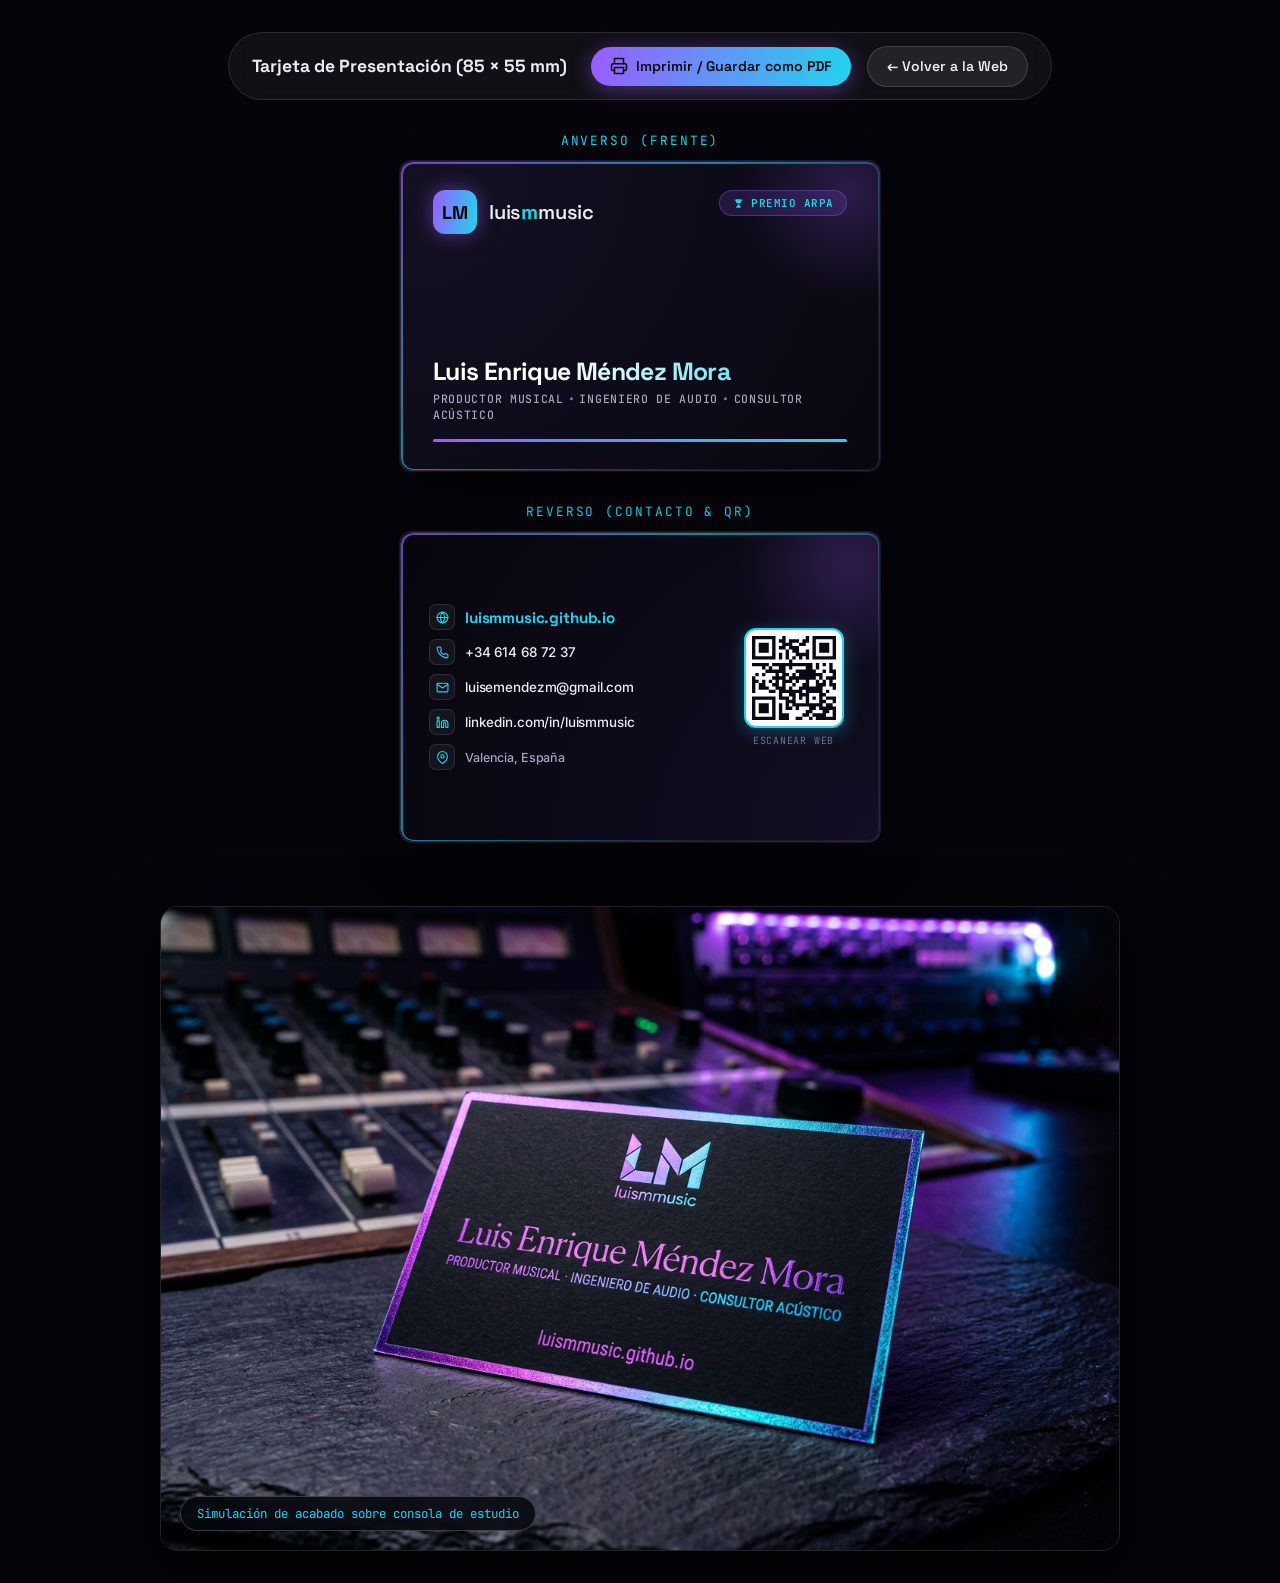
==== tarjeta.html @ 08bdfcd6 "Crear tarjeta de presentacion imprimible (85x55mm) con anverso, reverso, QR y mockup" ====
<!DOCTYPE html>
<html lang="es">
<head>
  <meta charset="UTF-8" />
  <meta name="viewport" content="width=device-width, initial-scale=1.0" />
  <title>Tarjeta de Presentación — Luis Enrique Méndez Mora</title>
  <meta name="description" content="Tarjeta de presentación profesional imprimible para Luis Enrique Méndez Mora — Productor Musical, Ingeniero de Audio y Consultor Acústico." />

  <link rel="preconnect" href="https://fonts.googleapis.com" />
  <link rel="preconnect" href="https://fonts.gstatic.com" crossorigin />
  <link href="https://fonts.googleapis.com/css2?family=Inter:wght@400;500;600;700&family=JetBrains+Mono:wght@400;500;600&family=Space+Grotesk:wght@500;600;700&display=swap" rel="stylesheet" />

  <style>
    :root {
      --bg-dark: #07060d;
      --card-bg: #0b0914;
      --card-border: rgba(255, 255, 255, 0.12);
      --violet: #9b5cff;
      --cyan: #22d3ee;
      --magenta: #f43f5e;
      --text: #ecebf5;
      --text-dim: #a7a3bf;
      --text-mute: #726d8d;
      --grad: linear-gradient(100deg, var(--violet) 0%, var(--cyan) 100%);
      --grad-hot: linear-gradient(135deg, var(--magenta) 0%, var(--violet) 50%, var(--cyan) 100%);
    }

    * { box-sizing: border-box; margin: 0; padding: 0; }

    body {
      font-family: 'Inter', system-ui, sans-serif;
      background: #05040a;
      color: var(--text);
      min-height: 100vh;
      display: flex;
      flex-direction: column;
      align-items: center;
      padding: 2rem 1rem;
      -webkit-font-smoothing: antialiased;
    }

    .toolbar {
      display: flex;
      flex-wrap: wrap;
      gap: 1rem;
      align-items: center;
      justify-content: center;
      margin-bottom: 2rem;
      padding: 0.8rem 1.4rem;
      border-radius: 999px;
      background: rgba(255, 255, 255, 0.05);
      border: 1px solid rgba(255, 255, 255, 0.1);
      backdrop-filter: blur(16px);
      max-width: 900px;
    }

    .toolbar h1 {
      font-family: 'Space Grotesk', sans-serif;
      font-size: 1.1rem;
      margin-right: 0.5rem;
      color: var(--text);
    }

    .btn {
      display: inline-flex;
      align-items: center;
      gap: 0.5rem;
      padding: 0.65rem 1.2rem;
      border-radius: 999px;
      font-family: 'Space Grotesk', sans-serif;
      font-weight: 600;
      font-size: 0.88rem;
      border: none;
      cursor: pointer;
      text-decoration: none;
      transition: all 0.25s ease;
    }

    .btn-primary {
      background: var(--grad);
      color: #07060d;
      box-shadow: 0 4px 20px rgba(155, 92, 255, 0.4);
    }
    .btn-primary:hover {
      transform: translateY(-2px);
      box-shadow: 0 6px 24px rgba(155, 92, 255, 0.6);
    }

    .btn-ghost {
      background: rgba(255, 255, 255, 0.08);
      color: var(--text);
      border: 1px solid rgba(255, 255, 255, 0.15);
    }
    .btn-ghost:hover {
      background: rgba(255, 255, 255, 0.15);
      border-color: var(--cyan);
    }

    .preview-container {
      display: flex;
      flex-direction: column;
      align-items: center;
      gap: 2.5rem;
      width: 100%;
      max-width: 960px;
    }

    .card-pair {
      display: flex;
      flex-wrap: wrap;
      gap: 2rem;
      justify-content: center;
      align-items: center;
    }

    .card-wrap {
      display: flex;
      flex-direction: column;
      align-items: center;
      gap: 0.75rem;
    }

    .card-label {
      font-family: 'JetBrains Mono', monospace;
      font-size: 0.8rem;
      letter-spacing: 0.15em;
      text-transform: uppercase;
      color: var(--cyan);
    }

    /* ------------------------------------------------------------------
       TARJETA ESTÁNDAR 85mm x 55mm (3.346in x 2.165in)
       En pantalla se visualiza en tamaño óptimo (480px x 310px, ratio 85:55)
       ------------------------------------------------------------------ */
    .business-card {
      width: 480px;
      height: 310px;
      border-radius: 12px;
      background: var(--card-bg);
      border: 1px solid var(--card-border);
      position: relative;
      overflow: hidden;
      box-shadow: 0 20px 50px -10px rgba(0, 0, 0, 0.7), 0 0 0 1px rgba(155, 92, 255, 0.2);
      display: flex;
      flex-direction: column;
      justify-content: space-between;
      padding: 28px 32px;
      color: var(--text);
      isolation: isolate;
    }

    /* Borde metalizado / degradado fino */
    .business-card::before {
      content: "";
      position: absolute;
      inset: 0;
      border-radius: 12px;
      padding: 1.5px;
      background: linear-gradient(135deg, rgba(155, 92, 255, 0.7), rgba(34, 211, 238, 0.6) 40%, rgba(255, 255, 255, 0.05) 80%);
      -webkit-mask: linear-gradient(#fff 0 0) content-box, linear-gradient(#fff 0 0);
      -webkit-mask-composite: xor;
      mask-composite: exclude;
      pointer-events: none;
    }

    /* Resplandor neón sutil de fondo */
    .business-card::after {
      content: "";
      position: absolute;
      top: -80px;
      right: -80px;
      width: 220px;
      height: 220px;
      border-radius: 50%;
      background: radial-gradient(circle, rgba(155, 92, 255, 0.22), transparent 70%);
      pointer-events: none;
      z-index: -1;
    }

    /* ANVERSO */
    .card-front {
      background: radial-gradient(circle at top left, #141124 0%, #080710 100%);
    }

    .card-front-top {
      display: flex;
      justify-content: space-between;
      align-items: flex-start;
    }

    .card-logo {
      display: flex;
      align-items: center;
      gap: 12px;
    }

    .logo-mark {
      width: 44px;
      height: 44px;
      border-radius: 12px;
      background: var(--grad);
      display: grid;
      place-items: center;
      font-family: 'Space Grotesk', sans-serif;
      font-weight: 700;
      font-size: 1.15rem;
      color: #07060d;
      box-shadow: 0 0 20px rgba(155, 92, 255, 0.5);
    }

    .logo-text {
      font-family: 'Space Grotesk', sans-serif;
      font-size: 1.25rem;
      font-weight: 600;
      letter-spacing: -0.01em;
      color: var(--text);
    }

    .logo-text b {
      color: var(--cyan);
    }

    .award-pill {
      display: inline-flex;
      align-items: center;
      gap: 6px;
      padding: 5px 12px;
      border-radius: 999px;
      background: rgba(155, 92, 255, 0.15);
      border: 1px solid rgba(155, 92, 255, 0.35);
      font-family: 'JetBrains Mono', monospace;
      font-size: 0.68rem;
      font-weight: 600;
      letter-spacing: 0.05em;
      color: var(--cyan);
      text-transform: uppercase;
    }

    .award-pill svg {
      width: 13px;
      height: 13px;
      fill: currentColor;
    }

    .card-front-bottom {
      display: flex;
      flex-direction: column;
      gap: 6px;
    }

    .card-name {
      font-family: 'Space Grotesk', sans-serif;
      font-size: 1.55rem;
      font-weight: 700;
      letter-spacing: -0.025em;
      line-height: 1.1;
      background: linear-gradient(100deg, #ffffff 30%, var(--cyan) 100%);
      -webkit-background-clip: text;
      background-clip: text;
      color: transparent;
    }

    .card-roles {
      font-family: 'JetBrains Mono', monospace;
      font-size: 0.72rem;
      font-weight: 500;
      color: var(--text-dim);
      letter-spacing: 0.06em;
      text-transform: uppercase;
      line-height: 1.4;
    }

    .card-roles span {
      color: var(--violet);
      margin: 0 4px;
    }

    .card-front-strip {
      height: 3px;
      width: 100%;
      background: var(--grad);
      border-radius: 2px;
      margin-top: 10px;
    }

    /* REVERSO */
    .card-back {
      background: radial-gradient(circle at bottom right, #120e24 0%, #07060d 100%);
      display: grid;
      grid-template-columns: 1fr 115px;
      gap: 20px;
      padding: 26px 28px;
      align-items: center;
    }

    .contact-items {
      display: flex;
      flex-direction: column;
      gap: 9px;
    }

    .contact-item {
      display: flex;
      align-items: center;
      gap: 10px;
      font-size: 0.82rem;
      color: var(--text);
      text-decoration: none;
    }

    .contact-icon {
      width: 26px;
      height: 26px;
      border-radius: 7px;
      background: rgba(255, 255, 255, 0.05);
      border: 1px solid rgba(255, 255, 255, 0.1);
      display: grid;
      place-items: center;
      flex-shrink: 0;
    }

    .contact-icon svg {
      width: 13px;
      height: 13px;
      stroke: var(--cyan);
      fill: none;
      stroke-width: 2;
      stroke-linecap: round;
      stroke-linejoin: round;
    }

    .contact-val {
      font-family: 'Inter', sans-serif;
      font-weight: 500;
      font-size: 0.84rem;
      letter-spacing: -0.01em;
    }

    .contact-val.highlight {
      font-family: 'Space Grotesk', sans-serif;
      font-weight: 700;
      color: var(--cyan);
      font-size: 0.95rem;
    }

    .qr-column {
      display: flex;
      flex-direction: column;
      align-items: center;
      gap: 6px;
      text-align: center;
    }

    .qr-box {
      width: 100px;
      height: 100px;
      border-radius: 12px;
      background: #ffffff;
      padding: 6px;
      display: grid;
      place-items: center;
      box-shadow: 0 4px 18px rgba(34, 211, 238, 0.3);
      border: 2px solid var(--cyan);
    }

    .qr-box img {
      width: 100%;
      height: 100%;
      display: block;
    }

    .qr-caption {
      font-family: 'JetBrains Mono', monospace;
      font-size: 0.62rem;
      color: var(--text-mute);
      letter-spacing: 0.08em;
      text-transform: uppercase;
    }

    .mockup-section {
      width: 100%;
      max-width: 960px;
      margin-top: 1.5rem;
      border-radius: 18px;
      overflow: hidden;
      border: 1px solid rgba(255, 255, 255, 0.12);
      box-shadow: 0 20px 60px rgba(0, 0, 0, 0.8);
      position: relative;
    }

    .mockup-section img {
      width: 100%;
      height: auto;
      display: block;
    }

    .mockup-label {
      position: absolute;
      bottom: 1.2rem;
      left: 1.2rem;
      padding: 0.5rem 1rem;
      border-radius: 999px;
      background: rgba(7, 6, 13, 0.85);
      border: 1px solid rgba(255, 255, 255, 0.2);
      font-family: 'JetBrains Mono', monospace;
      font-size: 0.78rem;
      color: var(--cyan);
      backdrop-filter: blur(10px);
    }

    /* ------------------------------------------------------------------
       ESTILOS DE IMPRESIÓN (@media print)
       Configurados para papel A4 estándar o salida PDF a 300 DPI
       ------------------------------------------------------------------ */
    @media print {
      @page {
        size: A4 portrait;
        margin: 15mm;
      }

      body {
        background: #ffffff !important;
        color: #000000 !important;
        padding: 0 !important;
      }

      .toolbar, .mockup-section, .card-label, .back-to-web {
        display: none !important;
      }

      .preview-container {
        max-width: 100% !important;
        gap: 20mm !important;
      }

      .card-pair {
        display: block !important;
      }

      /* Dimensiones exactas de imprenta: 85mm x 55mm */
      .business-card {
        width: 85mm !important;
        height: 55mm !important;
        margin: 10mm auto !important;
        padding: 6mm 7mm !important;
        border-radius: 0 !important;
        box-shadow: none !important;
        border: 0.5pt solid #cccccc !important;
        page-break-inside: avoid !important;
        -webkit-print-color-adjust: exact !important;
        print-color-adjust: exact !important;
      }

      .card-front {
        background: #090714 !important;
      }

      .card-back {
        background: #090714 !important;
        grid-template-columns: 1fr 24mm !important;
        gap: 4mm !important;
      }

      .card-name {
        font-size: 13pt !important;
        color: #ffffff !important;
        -webkit-background-clip: unset !important;
        background-clip: unset !important;
      }

      .card-roles {
        font-size: 6pt !important;
        color: #cccccc !important;
      }

      .contact-val {
        font-size: 7pt !important;
        color: #ffffff !important;
      }

      .contact-val.highlight {
        font-size: 8pt !important;
        color: #22d3ee !important;
      }

      .contact-icon {
        width: 5mm !important;
        height: 5mm !important;
      }

      .contact-icon svg {
        width: 3mm !important;
        height: 3mm !important;
      }

      .qr-box {
        width: 20mm !important;
        height: 20mm !important;
        padding: 1.5mm !important;
      }

      .logo-mark {
        width: 9mm !important;
        height: 9mm !important;
        font-size: 10pt !important;
      }

      .logo-text {
        font-size: 11pt !important;
      }

      .award-pill {
        font-size: 5.5pt !important;
        padding: 1.5mm 3mm !important;
      }
    }
  </style>
</head>
<body>

  <!-- BARRA DE ACCIONES -->
  <header class="toolbar">
    <h1>Tarjeta de Presentación (85 × 55 mm)</h1>
    <button type="button" class="btn btn-primary" onclick="window.print()">
      <svg width="18" height="18" viewBox="0 0 24 24" fill="none" stroke="currentColor" stroke-width="2"><path d="M6 9V2h12v7M6 18H4a2 2 0 0 1-2-2v-5a2 2 0 0 1 2-2h16a2 2 0 0 1 2 2v5a2 2 0 0 1-2 2h-2"/><rect x="6" y="14" width="12" height="8"/></svg>
      Imprimir / Guardar como PDF
    </button>
    <a href="index.html" class="btn btn-ghost back-to-web">
      ← Volver a la Web
    </a>
  </header>

  <!-- CONTENEDOR DE TARJETAS (ANVERSO Y REVERSO) -->
  <main class="preview-container">
    <div class="card-pair">

      <!-- ANVERSO -->
      <div class="card-wrap">
        <span class="card-label">Anverso (Frente)</span>
        <div class="business-card card-front">
          <div class="card-front-top">
            <div class="card-logo">
              <div class="logo-mark">LM</div>
              <div class="logo-text">luis<b>m</b>music</div>
            </div>
            <div class="award-pill">
              <svg viewBox="0 0 24 24"><path d="M7 4h10v3a5 5 0 0 1-10 0V4zm-3 1h3v2a3 3 0 0 1-3-2zm13 0h3a3 3 0 0 1-3 2V5zM10 14h4v3h2v3H8v-3h2z"/></svg>
              Premio Arpa
            </div>
          </div>

          <div class="card-front-bottom">
            <h2 class="card-name">Luis Enrique Méndez Mora</h2>
            <p class="card-roles">
              Productor Musical<span>•</span>Ingeniero de Audio<span>•</span>Consultor Acústico
            </p>
            <div class="card-front-strip"></div>
          </div>
        </div>
      </div>

      <!-- REVERSO -->
      <div class="card-wrap">
        <span class="card-label">Reverso (Contacto & QR)</span>
        <div class="business-card card-back">
          <div class="contact-items">
            <a href="https://luismmusic.github.io" class="contact-item">
              <span class="contact-icon">
                <svg viewBox="0 0 24 24"><circle cx="12" cy="12" r="10"/><path d="M2 12h20M12 2a15.3 15.3 0 0 1 4 10 15.3 15.3 0 0 1-4 10 15.3 15.3 0 0 1-4-10 15.3 15.3 0 0 1 4-10z"/></svg>
              </span>
              <span class="contact-val highlight">luismmusic.github.io</span>
            </a>

            <div class="contact-item">
              <span class="contact-icon">
                <svg viewBox="0 0 24 24"><path d="M22 16.9v3a2 2 0 0 1-2.2 2 19.8 19.8 0 0 1-8.6-3.1 19.5 19.5 0 0 1-6-6A19.8 19.8 0 0 1 2.1 4.2 2 2 0 0 1 4.1 2h3a2 2 0 0 1 2 1.7c.1.9.4 1.8.7 2.7a2 2 0 0 1-.5 2.1L8 9.8a16 16 0 0 0 6 6l1.3-1.3a2 2 0 0 1 2.1-.4c.9.3 1.8.6 2.7.7a2 2 0 0 1 1.7 2z"/></svg>
              </span>
              <span class="contact-val">+34 614 68 72 37</span>
            </div>

            <div class="contact-item">
              <span class="contact-icon">
                <svg viewBox="0 0 24 24"><rect x="2" y="4" width="20" height="16" rx="2"/><path d="M22 6l-10 7L2 6"/></svg>
              </span>
              <span class="contact-val">luisemendezm@gmail.com</span>
            </div>

            <div class="contact-item">
              <span class="contact-icon">
                <svg viewBox="0 0 24 24"><path d="M16 8a6 6 0 0 1 6 6v7h-4v-7a2 2 0 0 0-4 0v7h-4v-7a6 6 0 0 1 6-6zM2 9h4v12H2z"/><circle cx="4" cy="4" r="2"/></svg>
              </span>
              <span class="contact-val">linkedin.com/in/luismmusic</span>
            </div>

            <div class="contact-item">
              <span class="contact-icon">
                <svg viewBox="0 0 24 24"><path d="M21 10c0 7-9 13-9 13S3 17 3 10a9 9 0 0 1 18 0z"/><circle cx="12" cy="10" r="3"/></svg>
              </span>
              <span class="contact-val" style="color:var(--text-dim);font-size:0.78rem;">Valencia, España</span>
            </div>
          </div>

          <div class="qr-column">
            <div class="qr-box">
              <img src="assets/qr-website.svg" alt="QR Web luismmusic.github.io" />
            </div>
            <span class="qr-caption">Escanear Web</span>
          </div>
        </div>
      </div>

    </div>

    <!-- MOCKUP EN ESTUDIO -->
    <div class="mockup-section">
      <img src="assets/img/tarjeta-mockup.jpg" alt="Mockup fotográfico de la tarjeta de presentación en estudio de grabación" />
      <span class="mockup-label">Simulación de acabado sobre consola de estudio</span>
    </div>
  </main>

</body>
</html>
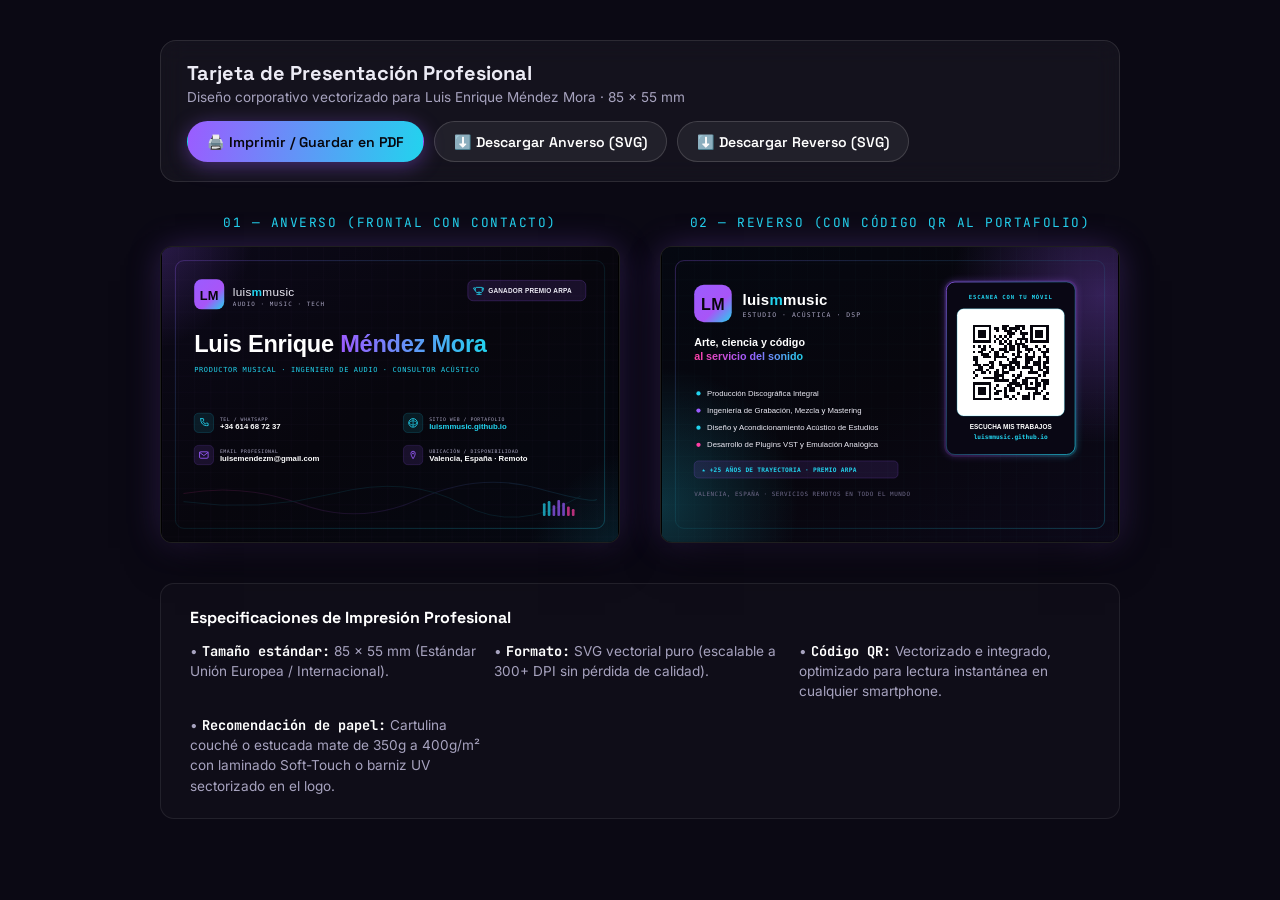
==== commit 7fe431a3: "Crear archivos vectoriales de tarjeta de presentación (85x55mm) y hoja de impresión independiente" ====
--- a/tarjeta.html
+++ b/tarjeta.html
@@ -4,63 +4,62 @@
   <meta charset="UTF-8" />
   <meta name="viewport" content="width=device-width, initial-scale=1.0" />
   <title>Tarjeta de Presentación — Luis Enrique Méndez Mora</title>
-  <meta name="description" content="Tarjeta de presentación profesional imprimible para Luis Enrique Méndez Mora — Productor Musical, Ingeniero de Audio y Consultor Acústico." />
-
   <link rel="preconnect" href="https://fonts.googleapis.com" />
   <link rel="preconnect" href="https://fonts.gstatic.com" crossorigin />
-  <link href="https://fonts.googleapis.com/css2?family=Inter:wght@400;500;600;700&family=JetBrains+Mono:wght@400;500;600&family=Space+Grotesk:wght@500;600;700&display=swap" rel="stylesheet" />
+  <link href="https://fonts.googleapis.com/css2?family=Inter:wght@400;500;600;700&family=JetBrains+Mono:wght@500;700&family=Space+Grotesk:wght@600;700&display=swap" rel="stylesheet" />
 
   <style>
     :root {
-      --bg-dark: #07060d;
-      --card-bg: #0b0914;
-      --card-border: rgba(255, 255, 255, 0.12);
+      --bg: #07060d;
+      --card-w: 85mm;
+      --card-h: 55mm;
       --violet: #9b5cff;
       --cyan: #22d3ee;
-      --magenta: #f43f5e;
-      --text: #ecebf5;
-      --text-dim: #a7a3bf;
-      --text-mute: #726d8d;
-      --grad: linear-gradient(100deg, var(--violet) 0%, var(--cyan) 100%);
-      --grad-hot: linear-gradient(135deg, var(--magenta) 0%, var(--violet) 50%, var(--cyan) 100%);
     }
 
     * { box-sizing: border-box; margin: 0; padding: 0; }
 
     body {
+      background: #0b0914;
+      color: #ecebf5;
       font-family: 'Inter', system-ui, sans-serif;
-      background: #05040a;
-      color: var(--text);
       min-height: 100vh;
       display: flex;
       flex-direction: column;
       align-items: center;
-      padding: 2rem 1rem;
-      -webkit-font-smoothing: antialiased;
-    }
-
+      padding: 2.5rem 1rem 4rem;
+    }
+
+    /* BARRA SUPERIOR DE ACCIONES */
     .toolbar {
+      width: min(100%, 960px);
       display: flex;
       flex-wrap: wrap;
+      align-items: center;
+      justify-content: space-between;
       gap: 1rem;
-      align-items: center;
-      justify-content: center;
       margin-bottom: 2rem;
-      padding: 0.8rem 1.4rem;
-      border-radius: 999px;
-      background: rgba(255, 255, 255, 0.05);
+      padding: 1.2rem 1.6rem;
+      background: rgba(255, 255, 255, 0.04);
       border: 1px solid rgba(255, 255, 255, 0.1);
-      backdrop-filter: blur(16px);
-      max-width: 900px;
-    }
-
+      border-radius: 16px;
+      backdrop-filter: blur(12px);
+    }
     .toolbar h1 {
       font-family: 'Space Grotesk', sans-serif;
-      font-size: 1.1rem;
-      margin-right: 0.5rem;
-      color: var(--text);
-    }
-
+      font-size: 1.25rem;
+      font-weight: 700;
+    }
+    .toolbar p {
+      font-size: 0.85rem;
+      color: #a7a3bf;
+      margin-top: 0.2rem;
+    }
+    .toolbar__actions {
+      display: flex;
+      flex-wrap: wrap;
+      gap: 0.6rem;
+    }
     .btn {
       display: inline-flex;
       align-items: center;
@@ -70,448 +69,141 @@
       font-family: 'Space Grotesk', sans-serif;
       font-weight: 600;
       font-size: 0.88rem;
-      border: none;
+      text-decoration: none;
       cursor: pointer;
-      text-decoration: none;
-      transition: all 0.25s ease;
-    }
-
-    .btn-primary {
-      background: var(--grad);
+      border: 1px solid transparent;
+      transition: all 0.25s;
+    }
+    .btn--primary {
+      background: linear-gradient(100deg, var(--violet), var(--cyan));
       color: #07060d;
       box-shadow: 0 4px 20px rgba(155, 92, 255, 0.4);
     }
-    .btn-primary:hover {
+    .btn--primary:hover {
       transform: translateY(-2px);
-      box-shadow: 0 6px 24px rgba(155, 92, 255, 0.6);
-    }
-
-    .btn-ghost {
-      background: rgba(255, 255, 255, 0.08);
-      color: var(--text);
-      border: 1px solid rgba(255, 255, 255, 0.15);
-    }
-    .btn-ghost:hover {
-      background: rgba(255, 255, 255, 0.15);
+      box-shadow: 0 6px 25px rgba(34, 211, 238, 0.5);
+    }
+    .btn--ghost {
+      background: rgba(255, 255, 255, 0.06);
+      border-color: rgba(255, 255, 255, 0.15);
+      color: #ffffff;
+    }
+    .btn--ghost:hover {
       border-color: var(--cyan);
-    }
-
-    .preview-container {
+      color: var(--cyan);
+    }
+
+    /* CONTENEDOR DE TARJETAS */
+    .preview-grid {
+      width: min(100%, 960px);
+      display: grid;
+      grid-template-columns: 1fr 1fr;
+      gap: 2.5rem;
+      margin-bottom: 2.5rem;
+    }
+    @media (max-width: 820px) {
+      .preview-grid { grid-template-columns: 1fr; }
+    }
+
+    .card-wrap {
       display: flex;
       flex-direction: column;
       align-items: center;
-      gap: 2.5rem;
-      width: 100%;
-      max-width: 960px;
-    }
-
-    .card-pair {
-      display: flex;
-      flex-wrap: wrap;
-      gap: 2rem;
-      justify-content: center;
-      align-items: center;
-    }
-
-    .card-wrap {
-      display: flex;
-      flex-direction: column;
-      align-items: center;
-      gap: 0.75rem;
-    }
-
+      gap: 0.9rem;
+    }
     .card-label {
       font-family: 'JetBrains Mono', monospace;
       font-size: 0.8rem;
-      letter-spacing: 0.15em;
+      letter-spacing: 0.12em;
       text-transform: uppercase;
       color: var(--cyan);
     }
 
-    /* ------------------------------------------------------------------
-       TARJETA ESTÁNDAR 85mm x 55mm (3.346in x 2.165in)
-       En pantalla se visualiza en tamaño óptimo (480px x 310px, ratio 85:55)
-       ------------------------------------------------------------------ */
-    .business-card {
-      width: 480px;
-      height: 310px;
+    .card-frame {
+      width: 100%;
+      aspect-ratio: 85 / 55;
+      background: #000;
       border-radius: 12px;
-      background: var(--card-bg);
-      border: 1px solid var(--card-border);
-      position: relative;
       overflow: hidden;
-      box-shadow: 0 20px 50px -10px rgba(0, 0, 0, 0.7), 0 0 0 1px rgba(155, 92, 255, 0.2);
-      display: flex;
-      flex-direction: column;
-      justify-content: space-between;
-      padding: 28px 32px;
-      color: var(--text);
-      isolation: isolate;
-    }
-
-    /* Borde metalizado / degradado fino */
-    .business-card::before {
-      content: "";
-      position: absolute;
-      inset: 0;
-      border-radius: 12px;
-      padding: 1.5px;
-      background: linear-gradient(135deg, rgba(155, 92, 255, 0.7), rgba(34, 211, 238, 0.6) 40%, rgba(255, 255, 255, 0.05) 80%);
-      -webkit-mask: linear-gradient(#fff 0 0) content-box, linear-gradient(#fff 0 0);
-      -webkit-mask-composite: xor;
-      mask-composite: exclude;
-      pointer-events: none;
-    }
-
-    /* Resplandor neón sutil de fondo */
-    .business-card::after {
-      content: "";
-      position: absolute;
-      top: -80px;
-      right: -80px;
-      width: 220px;
-      height: 220px;
-      border-radius: 50%;
-      background: radial-gradient(circle, rgba(155, 92, 255, 0.22), transparent 70%);
-      pointer-events: none;
-      z-index: -1;
-    }
-
-    /* ANVERSO */
-    .card-front {
-      background: radial-gradient(circle at top left, #141124 0%, #080710 100%);
-    }
-
-    .card-front-top {
-      display: flex;
-      justify-content: space-between;
-      align-items: flex-start;
-    }
-
-    .card-logo {
-      display: flex;
-      align-items: center;
-      gap: 12px;
-    }
-
-    .logo-mark {
-      width: 44px;
-      height: 44px;
-      border-radius: 12px;
-      background: var(--grad);
-      display: grid;
-      place-items: center;
-      font-family: 'Space Grotesk', sans-serif;
-      font-weight: 700;
-      font-size: 1.15rem;
-      color: #07060d;
-      box-shadow: 0 0 20px rgba(155, 92, 255, 0.5);
-    }
-
-    .logo-text {
-      font-family: 'Space Grotesk', sans-serif;
-      font-size: 1.25rem;
-      font-weight: 600;
-      letter-spacing: -0.01em;
-      color: var(--text);
-    }
-
-    .logo-text b {
-      color: var(--cyan);
-    }
-
-    .award-pill {
-      display: inline-flex;
-      align-items: center;
-      gap: 6px;
-      padding: 5px 12px;
-      border-radius: 999px;
-      background: rgba(155, 92, 255, 0.15);
-      border: 1px solid rgba(155, 92, 255, 0.35);
-      font-family: 'JetBrains Mono', monospace;
-      font-size: 0.68rem;
-      font-weight: 600;
-      letter-spacing: 0.05em;
-      color: var(--cyan);
-      text-transform: uppercase;
-    }
-
-    .award-pill svg {
-      width: 13px;
-      height: 13px;
-      fill: currentColor;
-    }
-
-    .card-front-bottom {
-      display: flex;
-      flex-direction: column;
-      gap: 6px;
-    }
-
-    .card-name {
-      font-family: 'Space Grotesk', sans-serif;
-      font-size: 1.55rem;
-      font-weight: 700;
-      letter-spacing: -0.025em;
-      line-height: 1.1;
-      background: linear-gradient(100deg, #ffffff 30%, var(--cyan) 100%);
-      -webkit-background-clip: text;
-      background-clip: text;
-      color: transparent;
-    }
-
-    .card-roles {
-      font-family: 'JetBrains Mono', monospace;
-      font-size: 0.72rem;
-      font-weight: 500;
-      color: var(--text-dim);
-      letter-spacing: 0.06em;
-      text-transform: uppercase;
-      line-height: 1.4;
-    }
-
-    .card-roles span {
-      color: var(--violet);
-      margin: 0 4px;
-    }
-
-    .card-front-strip {
-      height: 3px;
-      width: 100%;
-      background: var(--grad);
-      border-radius: 2px;
-      margin-top: 10px;
-    }
-
-    /* REVERSO */
-    .card-back {
-      background: radial-gradient(circle at bottom right, #120e24 0%, #07060d 100%);
-      display: grid;
-      grid-template-columns: 1fr 115px;
-      gap: 20px;
-      padding: 26px 28px;
-      align-items: center;
-    }
-
-    .contact-items {
-      display: flex;
-      flex-direction: column;
-      gap: 9px;
-    }
-
-    .contact-item {
-      display: flex;
-      align-items: center;
-      gap: 10px;
-      font-size: 0.82rem;
-      color: var(--text);
-      text-decoration: none;
-    }
-
-    .contact-icon {
-      width: 26px;
-      height: 26px;
-      border-radius: 7px;
-      background: rgba(255, 255, 255, 0.05);
-      border: 1px solid rgba(255, 255, 255, 0.1);
-      display: grid;
-      place-items: center;
-      flex-shrink: 0;
-    }
-
-    .contact-icon svg {
-      width: 13px;
-      height: 13px;
-      stroke: var(--cyan);
-      fill: none;
-      stroke-width: 2;
-      stroke-linecap: round;
-      stroke-linejoin: round;
-    }
-
-    .contact-val {
-      font-family: 'Inter', sans-serif;
-      font-weight: 500;
-      font-size: 0.84rem;
-      letter-spacing: -0.01em;
-    }
-
-    .contact-val.highlight {
-      font-family: 'Space Grotesk', sans-serif;
-      font-weight: 700;
-      color: var(--cyan);
-      font-size: 0.95rem;
-    }
-
-    .qr-column {
-      display: flex;
-      flex-direction: column;
-      align-items: center;
-      gap: 6px;
-      text-align: center;
-    }
-
-    .qr-box {
-      width: 100px;
-      height: 100px;
-      border-radius: 12px;
-      background: #ffffff;
-      padding: 6px;
-      display: grid;
-      place-items: center;
-      box-shadow: 0 4px 18px rgba(34, 211, 238, 0.3);
-      border: 2px solid var(--cyan);
-    }
-
-    .qr-box img {
+      box-shadow: 0 20px 45px -15px rgba(0, 0, 0, 0.8), 0 0 35px -5px rgba(155, 92, 255, 0.35);
+      border: 1px solid rgba(255, 255, 255, 0.12);
+      transition: transform 0.35s ease, box-shadow 0.35s ease;
+    }
+    .card-frame:hover {
+      transform: translateY(-4px) scale(1.01);
+      box-shadow: 0 25px 50px -10px rgba(0, 0, 0, 0.9), 0 0 45px 0px rgba(34, 211, 238, 0.45);
+    }
+    .card-frame img, .card-frame object {
       width: 100%;
       height: 100%;
       display: block;
-    }
-
-    .qr-caption {
+      object-fit: contain;
+    }
+
+    /* NOTAS PARA LA IMPRENTA */
+    .specs-box {
+      width: min(100%, 960px);
+      background: rgba(255, 255, 255, 0.02);
+      border: 1px solid rgba(255, 255, 255, 0.08);
+      border-radius: 14px;
+      padding: 1.4rem 1.8rem;
+    }
+    .specs-box h2 {
+      font-family: 'Space Grotesk', sans-serif;
+      font-size: 1rem;
+      font-weight: 700;
+      color: #fff;
+      margin-bottom: 0.8rem;
+    }
+    .specs-list {
+      list-style: none;
+      display: grid;
+      grid-template-columns: repeat(auto-fit, minmax(220px, 1fr));
+      gap: 0.8rem;
+    }
+    .specs-list li {
+      font-size: 0.85rem;
+      color: #a7a3bf;
+      line-height: 1.5;
+    }
+    .specs-list strong {
+      color: #fff;
       font-family: 'JetBrains Mono', monospace;
-      font-size: 0.62rem;
-      color: var(--text-mute);
-      letter-spacing: 0.08em;
-      text-transform: uppercase;
-    }
-
-    .mockup-section {
-      width: 100%;
-      max-width: 960px;
-      margin-top: 1.5rem;
-      border-radius: 18px;
-      overflow: hidden;
-      border: 1px solid rgba(255, 255, 255, 0.12);
-      box-shadow: 0 20px 60px rgba(0, 0, 0, 0.8);
-      position: relative;
-    }
-
-    .mockup-section img {
-      width: 100%;
-      height: auto;
-      display: block;
-    }
-
-    .mockup-label {
-      position: absolute;
-      bottom: 1.2rem;
-      left: 1.2rem;
-      padding: 0.5rem 1rem;
-      border-radius: 999px;
-      background: rgba(7, 6, 13, 0.85);
-      border: 1px solid rgba(255, 255, 255, 0.2);
-      font-family: 'JetBrains Mono', monospace;
-      font-size: 0.78rem;
-      color: var(--cyan);
-      backdrop-filter: blur(10px);
-    }
-
-    /* ------------------------------------------------------------------
-       ESTILOS DE IMPRESIÓN (@media print)
-       Configurados para papel A4 estándar o salida PDF a 300 DPI
-       ------------------------------------------------------------------ */
+    }
+
+    /* ESTILOS DE IMPRESIÓN DIRECTA */
     @media print {
-      @page {
-        size: A4 portrait;
-        margin: 15mm;
-      }
-
       body {
         background: #ffffff !important;
-        color: #000000 !important;
         padding: 0 !important;
-      }
-
-      .toolbar, .mockup-section, .card-label, .back-to-web {
+        margin: 0 !important;
+      }
+      .toolbar, .specs-box, .card-label {
         display: none !important;
       }
-
-      .preview-container {
-        max-width: 100% !important;
-        gap: 20mm !important;
-      }
-
-      .card-pair {
+      .preview-grid {
         display: block !important;
-      }
-
-      /* Dimensiones exactas de imprenta: 85mm x 55mm */
-      .business-card {
+        margin: 0 !important;
+        width: auto !important;
+      }
+      .card-wrap {
+        page-break-after: always;
+        break-after: page;
+        margin: 0 !important;
+        padding: 0 !important;
+      }
+      .card-frame {
         width: 85mm !important;
         height: 55mm !important;
-        margin: 10mm auto !important;
-        padding: 6mm 7mm !important;
         border-radius: 0 !important;
         box-shadow: none !important;
-        border: 0.5pt solid #cccccc !important;
-        page-break-inside: avoid !important;
-        -webkit-print-color-adjust: exact !important;
-        print-color-adjust: exact !important;
-      }
-
-      .card-front {
-        background: #090714 !important;
-      }
-
-      .card-back {
-        background: #090714 !important;
-        grid-template-columns: 1fr 24mm !important;
-        gap: 4mm !important;
-      }
-
-      .card-name {
-        font-size: 13pt !important;
-        color: #ffffff !important;
-        -webkit-background-clip: unset !important;
-        background-clip: unset !important;
-      }
-
-      .card-roles {
-        font-size: 6pt !important;
-        color: #cccccc !important;
-      }
-
-      .contact-val {
-        font-size: 7pt !important;
-        color: #ffffff !important;
-      }
-
-      .contact-val.highlight {
-        font-size: 8pt !important;
-        color: #22d3ee !important;
-      }
-
-      .contact-icon {
-        width: 5mm !important;
-        height: 5mm !important;
-      }
-
-      .contact-icon svg {
-        width: 3mm !important;
-        height: 3mm !important;
-      }
-
-      .qr-box {
-        width: 20mm !important;
-        height: 20mm !important;
-        padding: 1.5mm !important;
-      }
-
-      .logo-mark {
-        width: 9mm !important;
-        height: 9mm !important;
-        font-size: 10pt !important;
-      }
-
-      .logo-text {
-        font-size: 11pt !important;
-      }
-
-      .award-pill {
-        font-size: 5.5pt !important;
-        padding: 1.5mm 3mm !important;
+        border: none !important;
+        page-break-inside: avoid;
+        margin: 0 auto;
+      }
+      @page {
+        size: 85mm 55mm;
+        margin: 0;
       }
     }
   </style>
@@ -520,103 +212,52 @@
 
   <!-- BARRA DE ACCIONES -->
   <header class="toolbar">
-    <h1>Tarjeta de Presentación (85 × 55 mm)</h1>
-    <button type="button" class="btn btn-primary" onclick="window.print()">
-      <svg width="18" height="18" viewBox="0 0 24 24" fill="none" stroke="currentColor" stroke-width="2"><path d="M6 9V2h12v7M6 18H4a2 2 0 0 1-2-2v-5a2 2 0 0 1 2-2h16a2 2 0 0 1 2 2v5a2 2 0 0 1-2 2h-2"/><rect x="6" y="14" width="12" height="8"/></svg>
-      Imprimir / Guardar como PDF
-    </button>
-    <a href="index.html" class="btn btn-ghost back-to-web">
-      ← Volver a la Web
-    </a>
+    <div>
+      <h1>Tarjeta de Presentación Profesional</h1>
+      <p>Diseño corporativo vectorizado para Luis Enrique Méndez Mora · 85 × 55 mm</p>
+    </div>
+    <div class="toolbar__actions">
+      <button type="button" class="btn btn--primary" onclick="window.print()">
+        🖨️ Imprimir / Guardar en PDF
+      </button>
+      <a href="tarjeta-frente.svg" download="tarjeta-luismendez-frente.svg" class="btn btn--ghost">
+        ⬇️ Descargar Anverso (SVG)
+      </a>
+      <a href="tarjeta-dorso.svg" download="tarjeta-luismendez-dorso.svg" class="btn btn--ghost">
+        ⬇️ Descargar Reverso (SVG)
+      </a>
+    </div>
   </header>
 
-  <!-- CONTENEDOR DE TARJETAS (ANVERSO Y REVERSO) -->
-  <main class="preview-container">
-    <div class="card-pair">
-
-      <!-- ANVERSO -->
-      <div class="card-wrap">
-        <span class="card-label">Anverso (Frente)</span>
-        <div class="business-card card-front">
-          <div class="card-front-top">
-            <div class="card-logo">
-              <div class="logo-mark">LM</div>
-              <div class="logo-text">luis<b>m</b>music</div>
-            </div>
-            <div class="award-pill">
-              <svg viewBox="0 0 24 24"><path d="M7 4h10v3a5 5 0 0 1-10 0V4zm-3 1h3v2a3 3 0 0 1-3-2zm13 0h3a3 3 0 0 1-3 2V5zM10 14h4v3h2v3H8v-3h2z"/></svg>
-              Premio Arpa
-            </div>
-          </div>
-
-          <div class="card-front-bottom">
-            <h2 class="card-name">Luis Enrique Méndez Mora</h2>
-            <p class="card-roles">
-              Productor Musical<span>•</span>Ingeniero de Audio<span>•</span>Consultor Acústico
-            </p>
-            <div class="card-front-strip"></div>
-          </div>
-        </div>
+  <!-- VISTA PREVIA DE LAS TARJETAS (FRENTE Y DORSO) -->
+  <main class="preview-grid">
+    <!-- ANVERSO -->
+    <div class="card-wrap">
+      <span class="card-label">01 — Anverso (Frontal con Contacto)</span>
+      <div class="card-frame">
+        <img src="tarjeta-frente.svg" alt="Anverso de tarjeta Luis Enrique Méndez Mora" />
       </div>
-
-      <!-- REVERSO -->
-      <div class="card-wrap">
-        <span class="card-label">Reverso (Contacto & QR)</span>
-        <div class="business-card card-back">
-          <div class="contact-items">
-            <a href="https://luismmusic.github.io" class="contact-item">
-              <span class="contact-icon">
-                <svg viewBox="0 0 24 24"><circle cx="12" cy="12" r="10"/><path d="M2 12h20M12 2a15.3 15.3 0 0 1 4 10 15.3 15.3 0 0 1-4 10 15.3 15.3 0 0 1-4-10 15.3 15.3 0 0 1 4-10z"/></svg>
-              </span>
-              <span class="contact-val highlight">luismmusic.github.io</span>
-            </a>
-
-            <div class="contact-item">
-              <span class="contact-icon">
-                <svg viewBox="0 0 24 24"><path d="M22 16.9v3a2 2 0 0 1-2.2 2 19.8 19.8 0 0 1-8.6-3.1 19.5 19.5 0 0 1-6-6A19.8 19.8 0 0 1 2.1 4.2 2 2 0 0 1 4.1 2h3a2 2 0 0 1 2 1.7c.1.9.4 1.8.7 2.7a2 2 0 0 1-.5 2.1L8 9.8a16 16 0 0 0 6 6l1.3-1.3a2 2 0 0 1 2.1-.4c.9.3 1.8.6 2.7.7a2 2 0 0 1 1.7 2z"/></svg>
-              </span>
-              <span class="contact-val">+34 614 68 72 37</span>
-            </div>
-
-            <div class="contact-item">
-              <span class="contact-icon">
-                <svg viewBox="0 0 24 24"><rect x="2" y="4" width="20" height="16" rx="2"/><path d="M22 6l-10 7L2 6"/></svg>
-              </span>
-              <span class="contact-val">luisemendezm@gmail.com</span>
-            </div>
-
-            <div class="contact-item">
-              <span class="contact-icon">
-                <svg viewBox="0 0 24 24"><path d="M16 8a6 6 0 0 1 6 6v7h-4v-7a2 2 0 0 0-4 0v7h-4v-7a6 6 0 0 1 6-6zM2 9h4v12H2z"/><circle cx="4" cy="4" r="2"/></svg>
-              </span>
-              <span class="contact-val">linkedin.com/in/luismmusic</span>
-            </div>
-
-            <div class="contact-item">
-              <span class="contact-icon">
-                <svg viewBox="0 0 24 24"><path d="M21 10c0 7-9 13-9 13S3 17 3 10a9 9 0 0 1 18 0z"/><circle cx="12" cy="10" r="3"/></svg>
-              </span>
-              <span class="contact-val" style="color:var(--text-dim);font-size:0.78rem;">Valencia, España</span>
-            </div>
-          </div>
-
-          <div class="qr-column">
-            <div class="qr-box">
-              <img src="assets/qr-website.svg" alt="QR Web luismmusic.github.io" />
-            </div>
-            <span class="qr-caption">Escanear Web</span>
-          </div>
-        </div>
+    </div>
+
+    <!-- REVERSO -->
+    <div class="card-wrap">
+      <span class="card-label">02 — Reverso (Con Código QR al Portafolio)</span>
+      <div class="card-frame">
+        <img src="tarjeta-dorso.svg" alt="Reverso de tarjeta con código QR" />
       </div>
-
-    </div>
-
-    <!-- MOCKUP EN ESTUDIO -->
-    <div class="mockup-section">
-      <img src="assets/img/tarjeta-mockup.jpg" alt="Mockup fotográfico de la tarjeta de presentación en estudio de grabación" />
-      <span class="mockup-label">Simulación de acabado sobre consola de estudio</span>
     </div>
   </main>
+
+  <!-- ESPECIFICACIONES TÉCNICAS PARA IMPRESIÓN -->
+  <footer class="specs-box">
+    <h2>Especificaciones de Impresión Profesional</h2>
+    <ul class="specs-list">
+      <li>• <strong>Tamaño estándar:</strong> 85 × 55 mm (Estándar Unión Europea / Internacional).</li>
+      <li>• <strong>Formato:</strong> SVG vectorial puro (escalable a 300+ DPI sin pérdida de calidad).</li>
+      <li>• <strong>Código QR:</strong> Vectorizado e integrado, optimizado para lectura instantánea en cualquier smartphone.</li>
+      <li>• <strong>Recomendación de papel:</strong> Cartulina couché o estucada mate de 350g a 400g/m² con laminado Soft-Touch o barniz UV sectorizado en el logo.</li>
+    </ul>
+  </footer>
 
 </body>
 </html>
